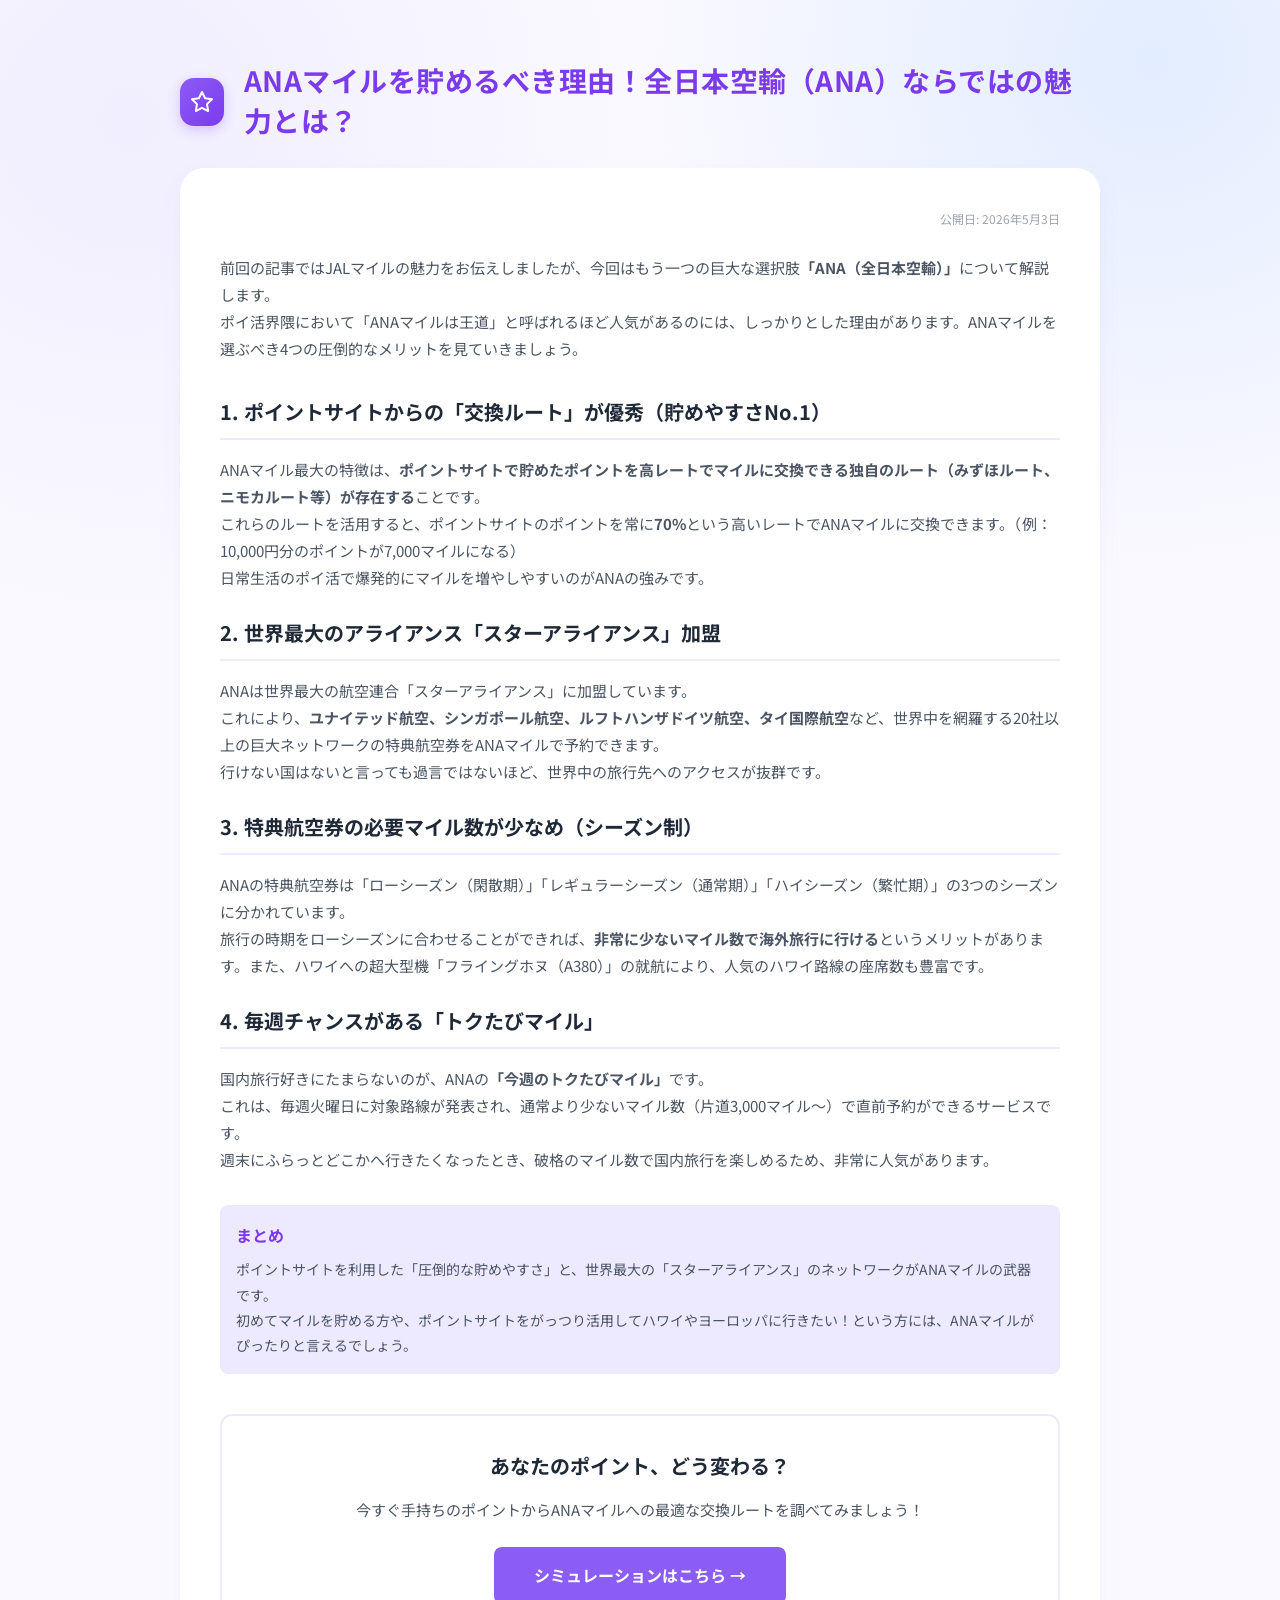
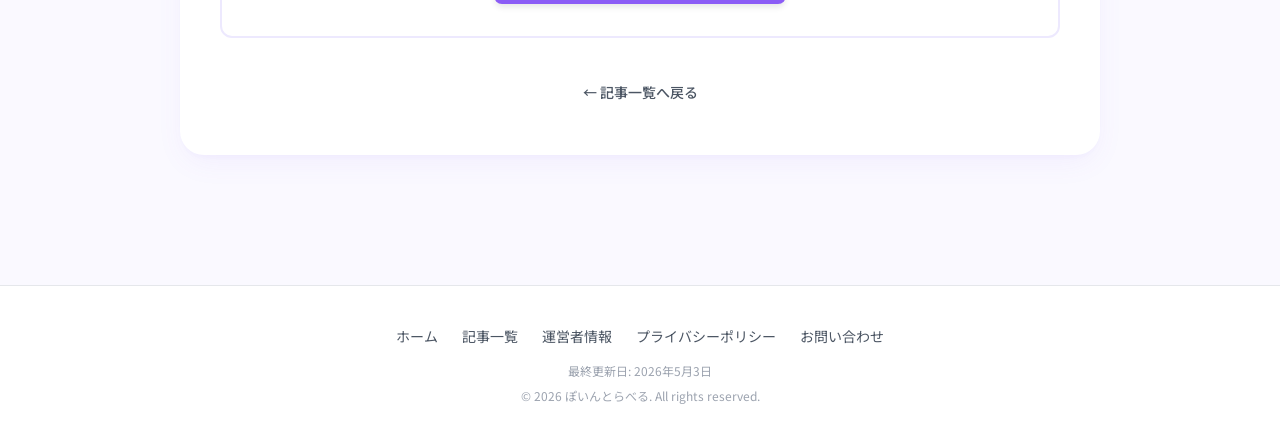
==== article-ana-charm.html @ a532b4cb "Add articles about why to use miles, JAL charm, and ANA charm, plus simulation links" ====
<!DOCTYPE html>
<html lang="ja">
<head>
    <meta charset="UTF-8">
    <meta name="viewport" content="width=device-width, initial-scale=1.0">
    <title>ANAマイルを貯めるべき理由！全日本空輸（ANA）ならではの魅力とは？ | ぽいんとらべる</title>
    <link rel="preconnect" href="https://fonts.googleapis.com">
    <link rel="preconnect" href="https://fonts.gstatic.com" crossorigin>
    <link href="https://fonts.googleapis.com/css2?family=Noto+Sans+JP:wght@400;500;700&display=swap" rel="stylesheet">
    <link rel="stylesheet" href="styles.css">
    <script async src="https://pagead2.googlesyndication.com/pagead/js/adsbygoogle.js?client=ca-pub-1429348571585676" crossorigin="anonymous"></script>
</head>
<body>
    <div class="background-effect"></div>
    <div class="container">
        <!-- Header Section -->
        <header class="page-header" style="margin-bottom: 24px;">
            <div class="header-icon">
                <svg width="24" height="24" viewBox="0 0 24 24" fill="none" class="chart-icon">
                    <path d="M12 2L15.09 8.26L22 9.27L17 14.14L18.18 21.02L12 17.77L5.82 21.02L7 14.14L2 9.27L8.91 8.26L12 2Z" stroke="white" stroke-width="2" stroke-linecap="round" stroke-linejoin="round"/>
                </svg>
            </div>
            <div class="header-text">
                <h1>ANAマイルを貯めるべき理由！全日本空輸（ANA）ならではの魅力とは？</h1>
            </div>
        </header>

        <div class="card content-card" style="line-height: 1.8;">
            <p style="color: var(--text-tertiary); font-size: 12px; margin-bottom: 24px; text-align: right;">公開日: 2026年5月3日</p>
            
            <p style="color: var(--text-secondary); font-size: 15px; margin-bottom: 32px;">
                前回の記事ではJALマイルの魅力をお伝えしましたが、今回はもう一つの巨大な選択肢<strong>「ANA（全日本空輸）」</strong>について解説します。<br>
                ポイ活界隈において「ANAマイルは王道」と呼ばれるほど人気があるのには、しっかりとした理由があります。ANAマイルを選ぶべき4つの圧倒的なメリットを見ていきましょう。
            </p>

            <h2 style="font-size: 20px; font-weight: 700; margin-bottom: 16px; color: var(--text-primary); border-bottom: 2px solid var(--primary-light); padding-bottom: 8px;">1. ポイントサイトからの「交換ルート」が優秀（貯めやすさNo.1）</h2>
            <p style="color: var(--text-secondary); font-size: 15px; margin-bottom: 24px;">
                ANAマイル最大の特徴は、<strong>ポイントサイトで貯めたポイントを高レートでマイルに交換できる独自のルート（みずほルート、ニモカルート等）が存在する</strong>ことです。<br>
                これらのルートを活用すると、ポイントサイトのポイントを常に<strong>70%</strong>という高いレートでANAマイルに交換できます。（例：10,000円分のポイントが7,000マイルになる）<br>
                日常生活のポイ活で爆発的にマイルを増やしやすいのがANAの強みです。
            </p>

            <h2 style="font-size: 20px; font-weight: 700; margin-bottom: 16px; color: var(--text-primary); border-bottom: 2px solid var(--primary-light); padding-bottom: 8px;">2. 世界最大のアライアンス「スターアライアンス」加盟</h2>
            <p style="color: var(--text-secondary); font-size: 15px; margin-bottom: 24px;">
                ANAは世界最大の航空連合「スターアライアンス」に加盟しています。<br>
                これにより、<strong>ユナイテッド航空、シンガポール航空、ルフトハンザドイツ航空、タイ国際航空</strong>など、世界中を網羅する20社以上の巨大ネットワークの特典航空券をANAマイルで予約できます。<br>
                行けない国はないと言っても過言ではないほど、世界中の旅行先へのアクセスが抜群です。
            </p>

            <h2 style="font-size: 20px; font-weight: 700; margin-bottom: 16px; color: var(--text-primary); border-bottom: 2px solid var(--primary-light); padding-bottom: 8px;">3. 特典航空券の必要マイル数が少なめ（シーズン制）</h2>
            <p style="color: var(--text-secondary); font-size: 15px; margin-bottom: 24px;">
                ANAの特典航空券は「ローシーズン（閑散期）」「レギュラーシーズン（通常期）」「ハイシーズン（繁忙期）」の3つのシーズンに分かれています。<br>
                旅行の時期をローシーズンに合わせることができれば、<strong>非常に少ないマイル数で海外旅行に行ける</strong>というメリットがあります。また、ハワイへの超大型機「フライングホヌ（A380）」の就航により、人気のハワイ路線の座席数も豊富です。
            </p>

            <h2 style="font-size: 20px; font-weight: 700; margin-bottom: 16px; color: var(--text-primary); border-bottom: 2px solid var(--primary-light); padding-bottom: 8px;">4. 毎週チャンスがある「トクたびマイル」</h2>
            <p style="color: var(--text-secondary); font-size: 15px; margin-bottom: 24px;">
                国内旅行好きにたまらないのが、ANAの<strong>「今週のトクたびマイル」</strong>です。<br>
                これは、毎週火曜日に対象路線が発表され、通常より少ないマイル数（片道3,000マイル〜）で直前予約ができるサービスです。<br>
                週末にふらっとどこかへ行きたくなったとき、破格のマイル数で国内旅行を楽しめるため、非常に人気があります。
            </p>

            <div style="background-color: var(--primary-light); padding: 16px; border-radius: 8px; margin-top: 32px;">
                <p style="font-weight: bold; color: var(--primary-color-dark); margin-bottom: 8px;">まとめ</p>
                <p style="color: var(--text-secondary); font-size: 14px; margin: 0;">
                    ポイントサイトを利用した「圧倒的な貯めやすさ」と、世界最大の「スターアライアンス」のネットワークがANAマイルの武器です。<br>
                    初めてマイルを貯める方や、ポイントサイトをがっつり活用してハワイやヨーロッパに行きたい！という方には、ANAマイルがぴったりと言えるでしょう。
                </p>
            </div>

            <!-- Call to action -->
            <div style="margin-top: 40px; text-align: center; background-color: var(--bg-card); border: 2px solid var(--primary-light); border-radius: 12px; padding: 32px 24px;">
                <h3 style="font-size: 20px; color: var(--text-primary); margin-bottom: 12px; font-weight: 700;">あなたのポイント、どう変わる？</h3>
                <p style="color: var(--text-secondary); font-size: 15px; margin-bottom: 24px;">今すぐ手持ちのポイントからANAマイルへの最適な交換ルートを調べてみましょう！</p>
                <a href="index.html" style="display: inline-block; padding: 14px 40px; background-color: var(--primary-color); color: white; border-radius: 8px; text-decoration: none; font-weight: 700; font-size: 16px; box-shadow: 0 4px 6px -1px rgba(0, 0, 0, 0.1); transition: opacity 0.2s;">シミュレーションはこちら &rarr;</a>
            </div>

            <div style="margin-top: 32px; text-align: center;">
                <a href="articles.html" style="display: inline-block; padding: 10px 20px; background-color: transparent; color: var(--text-secondary); text-decoration: none; font-size: 14px; font-weight: 500;">&larr; 記事一覧へ戻る</a>
            </div>
        </div>
    </div>

    <!-- Site Footer -->
    <footer style="text-align: center; padding: 40px 20px; background-color: var(--bg-card); border-top: 1px solid #e5e7eb; margin-top: 40px;">
        <div style="display: flex; justify-content: center; gap: 24px; margin-bottom: 16px; flex-wrap: wrap;">
            <a href="index.html" style="color: var(--text-secondary); text-decoration: none; font-size: 14px;">ホーム</a>
            <a href="articles.html" style="color: var(--text-secondary); text-decoration: none; font-size: 14px;">記事一覧</a>
            <a href="profile.html" style="color: var(--text-secondary); text-decoration: none; font-size: 14px;">運営者情報</a>
            <a href="privacy.html" style="color: var(--text-secondary); text-decoration: none; font-size: 14px;">プライバシーポリシー</a>
            <a href="contact.html" style="color: var(--text-secondary); text-decoration: none; font-size: 14px;">お問い合わせ</a>
        </div>
        <p style="color: var(--text-tertiary); font-size: 12px; margin-bottom: 8px;">最終更新日: 2026年5月3日</p>
        <p style="color: var(--text-tertiary); font-size: 12px;">&copy; 2026 ぽいんとらべる. All rights reserved.</p>
    </footer>
</body>
</html>
---- styles.css ----
/* CSS Variables for unifying colors and theming */
:root {
    --primary-color: #8b5cf6;
    /* Vibrant Purple */
    --primary-color-dark: #7c3aed;
    --primary-light: #ede9fe;

    --departure-color: #a855f7;
    /* Purple border for Departure */
    --arrival-color: #06b6d4;
    /* Cyan border for Arrival */

    --text-primary: #1f2937;
    --text-secondary: #4b5563;
    --text-tertiary: #9ca3af;

    --bg-page: #faf9ff;
    /* Soft pastel background */
    --bg-card: #ffffff;

    --shadow-sm: 0 4px 6px -1px rgba(0, 0, 0, 0.05);
    --shadow-md: 0 10px 30px -5px rgba(139, 92, 246, 0.08), 0 4px 6px -2px rgba(139, 92, 246, 0.04);
}

* {
    box-sizing: border-box;
    margin: 0;
    padding: 0;
}

body {
    font-family: 'Noto Sans JP', sans-serif;
    background-color: var(--bg-page);
    color: var(--text-primary);
    -webkit-font-smoothing: antialiased;
    position: relative;
    min-height: 100vh;
}

/* Background gradient blobs to make it premium */
.background-effect {
    position: absolute;
    top: 0;
    left: 0;
    width: 100%;
    height: 600px;
    background: radial-gradient(circle at 10% 20%, rgba(237, 233, 254, 0.7) 0%, transparent 40%),
        radial-gradient(circle at 90% 10%, rgba(191, 219, 254, 0.4) 0%, transparent 40%);
    pointer-events: none;
    z-index: -1;
}

.container {
    max-width: 960px;
    margin: 0 auto;
    padding: 60px 20px;
}

/* Header Section */
.page-header {
    display: flex;
    align-items: center;
    gap: 20px;
    margin-bottom: 40px;
}

.header-icon {
    width: 48px;
    height: 48px;
    background: linear-gradient(135deg, var(--primary-color), var(--primary-color-dark));
    border-radius: 14px;
    display: flex;
    align-items: center;
    justify-content: center;
    box-shadow: 0 4px 12px rgba(139, 92, 246, 0.3);
}

.header-text h1 {
    font-size: 28px;
    font-weight: 700;
    color: var(--primary-color-dark);
    margin-bottom: 4px;
    letter-spacing: 0.5px;
}

.header-text p {
    font-size: 14px;
    color: var(--text-secondary);
}

/* Base Card Styling */
.card {
    background-color: var(--bg-card);
    border-radius: 24px;
    padding: 40px;
    box-shadow: var(--shadow-md);
    margin-bottom: 30px;
    transition: transform 0.3s cubic-bezier(0.4, 0, 0.2, 1), box-shadow 0.3s cubic-bezier(0.4, 0, 0.2, 1);
    animation: slideUpFade 0.6s cubic-bezier(0.16, 1, 0.3, 1) both;
}

.card:nth-child(2) {
    animation-delay: 0.1s;
}

.card:nth-child(3) {
    animation-delay: 0.2s;
}

.card:hover {
    transform: translateY(-4px);
    box-shadow: 0 20px 40px -5px rgba(139, 92, 246, 0.12), 0 8px 10px -2px rgba(139, 92, 246, 0.08);
}

@keyframes slideUpFade {
    0% {
        opacity: 0;
        transform: translateY(20px);
    }

    100% {
        opacity: 1;
        transform: translateY(0);
    }
}

/* Input Card */
.input-card .card-header {
    display: flex;
    align-items: center;
    gap: 12px;
    margin-bottom: 24px;
}

.icon-square {
    width: 32px;
    height: 32px;
    background: linear-gradient(135deg, var(--primary-color), #a855f7);
    border-radius: 8px;
    display: flex;
    align-items: center;
    justify-content: center;
}

.input-card h2 {
    font-size: 20px;
    font-weight: 700;
    color: var(--text-primary);
}

.input-row {
    display: flex;
    gap: 24px;
}

.input-group {
    flex: 1;
    display: flex;
    flex-direction: column;
    gap: 8px;
}

.input-group label {
    font-size: 14px;
    font-weight: 500;
    color: var(--text-secondary);
}

.input-group .optional {
    font-size: 12px;
    color: var(--text-tertiary);
    font-weight: 400;
    margin-left: 4px;
}

/* Select Styling */
.select-wrapper {
    position: relative;
    width: 100%;
    border-radius: 8px;
    background-color: #fafafa;
    transition: all 0.2s ease;
}

.select-wrapper select {
    width: 100%;
    appearance: none;
    background: transparent;
    border: 1px solid #e5e7eb;
    border-radius: 8px;
    padding: 16px 20px;
    font-size: 16px;
    font-family: inherit;
    color: var(--text-primary);
    cursor: pointer;
    outline: none;
    transition: all 0.2s ease;
}

.select-wrapper .chevron {
    position: absolute;
    right: 16px;
    top: 50%;
    transform: translateY(-50%);
    color: var(--text-tertiary);
    pointer-events: none;
}

/* Contextual Borders for Selects */
.departure-select {
    margin-bottom: 12px;
}

.departure-select:last-child {
    margin-bottom: 0;
}

.departure-select select {
    border-color: rgba(168, 85, 247, 0.4);
    background-color: rgba(168, 85, 247, 0.02);
}

.departure-select select:hover,
.departure-select select:focus {
    border-color: var(--departure-color);
    box-shadow: 0 0 0 3px rgba(168, 85, 247, 0.1);
}

.arrival-select select {
    border-color: rgba(6, 182, 212, 0.4);
    background-color: rgba(6, 182, 212, 0.02);
}

.arrival-select select:hover,
.arrival-select select:focus {
    border-color: var(--arrival-color);
    box-shadow: 0 0 0 3px rgba(6, 182, 212, 0.1);
}

/* Empty State Card */
.empty-state-card {
    display: flex;
    flex-direction: column;
    align-items: center;
    justify-content: center;
    padding: 60px 40px;
    text-align: center;
}

.icon-circle-large {
    width: 80px;
    height: 80px;
    background-color: var(--primary-light);
    color: var(--primary-color);
    border-radius: 50%;
    display: flex;
    align-items: center;
    justify-content: center;
    margin-bottom: 24px;
}

.empty-state-card h3 {
    font-size: 20px;
    font-weight: 700;
    margin-bottom: 12px;
}

.empty-state-card p {
    font-size: 14px;
    color: var(--text-secondary);
    line-height: 1.6;
    max-width: 500px;
}

/* Responsive */
@media (max-width: 768px) {
    .input-row {
        flex-direction: column;
        gap: 20px;
    }

    .card {
        padding: 24px;
    }

    .page-header {
        flex-direction: column;
        align-items: flex-start;
        gap: 16px;
    }
}

/* Results Card */
.results-card {
    display: none;
    animation: slideUpFade 0.4s cubic-bezier(0.16, 1, 0.3, 1) both;
}

.results-card h2 {
    font-size: 20px;
    font-weight: 700;
    margin-bottom: 24px;
}

.results-container {
    display: grid;
    gap: 16px;
}

.route-card {
    background: #fdfcff;
    border: 1px solid #e5e7eb;
    border-radius: 16px;
    padding: 24px;
    transition: all 0.2s ease;
}

.route-card:hover {
    border-color: rgba(139, 92, 246, 0.3);
    background: white;
    box-shadow: 0 4px 12px rgba(0, 0, 0, 0.03);
}

.route-header {
    display: flex;
    align-items: center;
    gap: 12px;
    margin-bottom: 16px;
    font-weight: 700;
    font-size: 18px;
    color: var(--primary-color-dark);
}

.route-arrow {
    color: var(--text-tertiary);
}

.route-point {
    padding: 6px 12px;
    border-radius: 8px;
    background: var(--primary-light);
    color: var(--primary-color-dark);
}

.route-details {
    display: grid;
    gap: 12px;
}

.route-detail-item {
    display: flex;
    font-size: 14px;
    line-height: 1.5;
}

.route-detail-item .label {
    color: var(--text-secondary);
    font-weight: 500;
    width: 100px;
    flex-shrink: 0;
}

.route-detail-item .value {
    color: var(--text-primary);
}

.route-detail-item.notes {
    margin-top: 8px;
    padding-top: 12px;
    border-top: 1px dashed #e5e7eb;
}

.no-results {
    padding: 24px;
    text-align: center;
    color: var(--text-secondary);
    background: #f9fafb;
    border-radius: 12px;
}

/* Affiliate Ad Placeholder */
.ad-placeholder {
    width: 100%;
    background-color: #f3f4f6;
    border: 2px dashed #d1d5db;
    border-radius: 16px;
    padding: 30px 20px;
    display: flex;
    flex-direction: column;
    align-items: center;
    justify-content: center;
    margin-bottom: 30px;
    color: var(--text-tertiary);
    text-align: center;
    transition: all 0.2s ease;
}

.ad-placeholder:hover {
    background-color: #f9fafb;
    border-color: var(--primary-color);
    color: var(--primary-color-dark);
}

.ad-placeholder p {
    font-size: 14px;
    font-weight: 700;
    margin-bottom: 8px;
}

.ad-placeholder span {
    font-size: 12px;
}
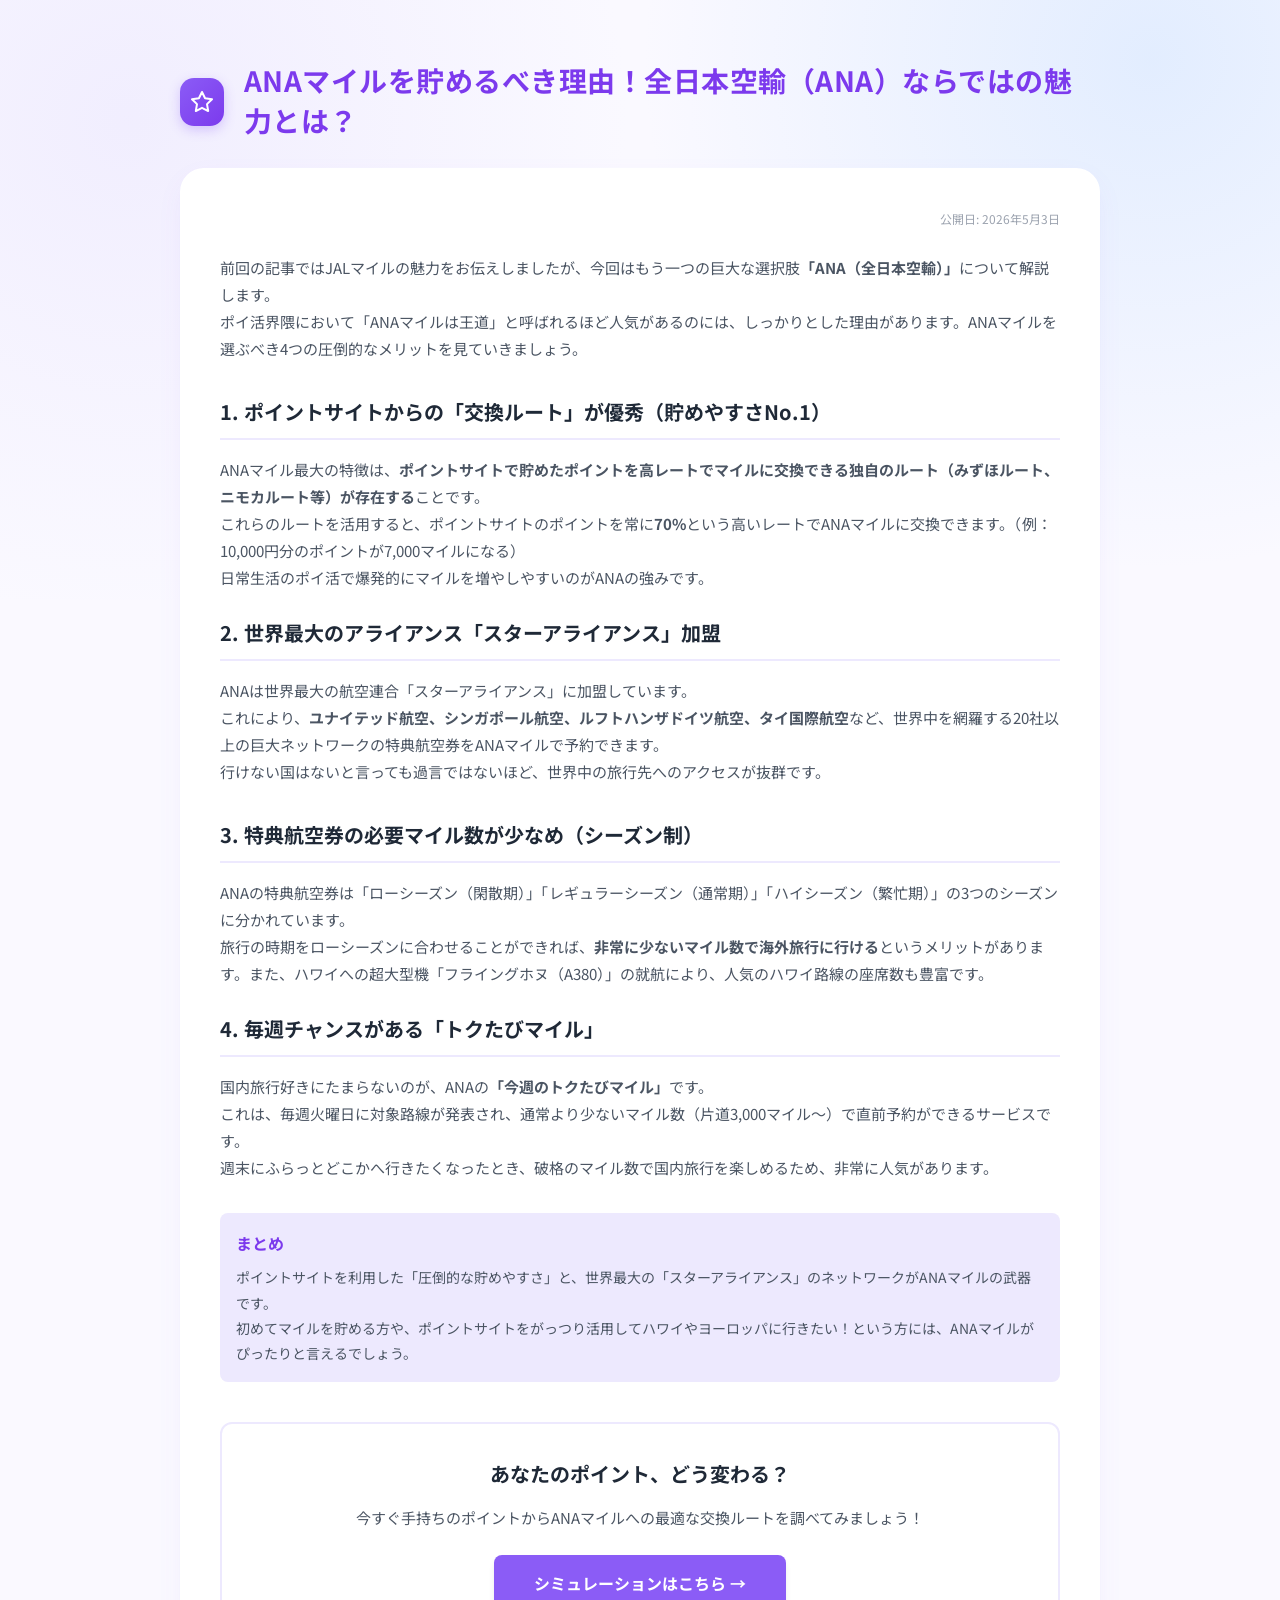
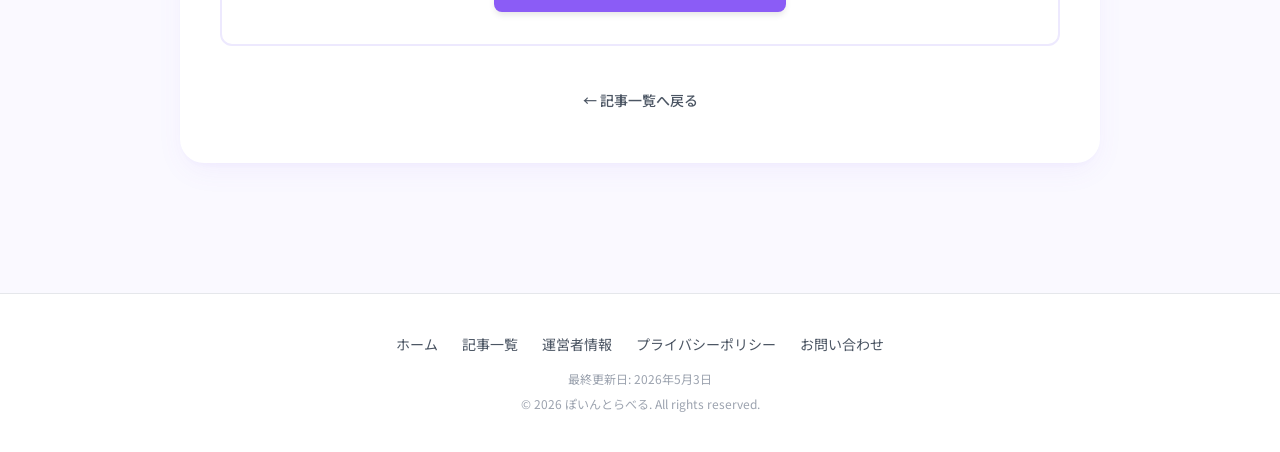
==== commit 7fa8e48f: "Add affiliate banners to articles" ====
--- a/article-ana-charm.html
+++ b/article-ana-charm.html
@@ -47,6 +47,11 @@
                 行けない国はないと言っても過言ではないほど、世界中の旅行先へのアクセスが抜群です。
             </p>
 
+            <!-- Ad Banner -->
+            <div class="ad-banner" style="text-align: center; margin-bottom: 32px;">
+                <script language="javascript" src="//ad.jp.ap.valuecommerce.com/servlet/jsbanner?sid=3768154&pid=892599677"></script><noscript><a href="//ck.jp.ap.valuecommerce.com/servlet/referral?sid=3768154&pid=892599677" rel="nofollow"><img src="//ad.jp.ap.valuecommerce.com/servlet/gifbanner?sid=3768154&pid=892599677" border="0"></a></noscript>
+            </div>
+
             <h2 style="font-size: 20px; font-weight: 700; margin-bottom: 16px; color: var(--text-primary); border-bottom: 2px solid var(--primary-light); padding-bottom: 8px;">3. 特典航空券の必要マイル数が少なめ（シーズン制）</h2>
             <p style="color: var(--text-secondary); font-size: 15px; margin-bottom: 24px;">
                 ANAの特典航空券は「ローシーズン（閑散期）」「レギュラーシーズン（通常期）」「ハイシーズン（繁忙期）」の3つのシーズンに分かれています。<br>
@@ -59,6 +64,11 @@
                 これは、毎週火曜日に対象路線が発表され、通常より少ないマイル数（片道3,000マイル〜）で直前予約ができるサービスです。<br>
                 週末にふらっとどこかへ行きたくなったとき、破格のマイル数で国内旅行を楽しめるため、非常に人気があります。
             </p>
+
+            <!-- Ad Banner -->
+            <div class="ad-banner" style="text-align: center; margin-bottom: 32px;">
+                <script language="javascript" src="//ad.jp.ap.valuecommerce.com/servlet/jsbanner?sid=3768154&pid=892599677"></script><noscript><a href="//ck.jp.ap.valuecommerce.com/servlet/referral?sid=3768154&pid=892599677" rel="nofollow"><img src="//ad.jp.ap.valuecommerce.com/servlet/gifbanner?sid=3768154&pid=892599677" border="0"></a></noscript>
+            </div>
 
             <div style="background-color: var(--primary-light); padding: 16px; border-radius: 8px; margin-top: 32px;">
                 <p style="font-weight: bold; color: var(--primary-color-dark); margin-bottom: 8px;">まとめ</p>
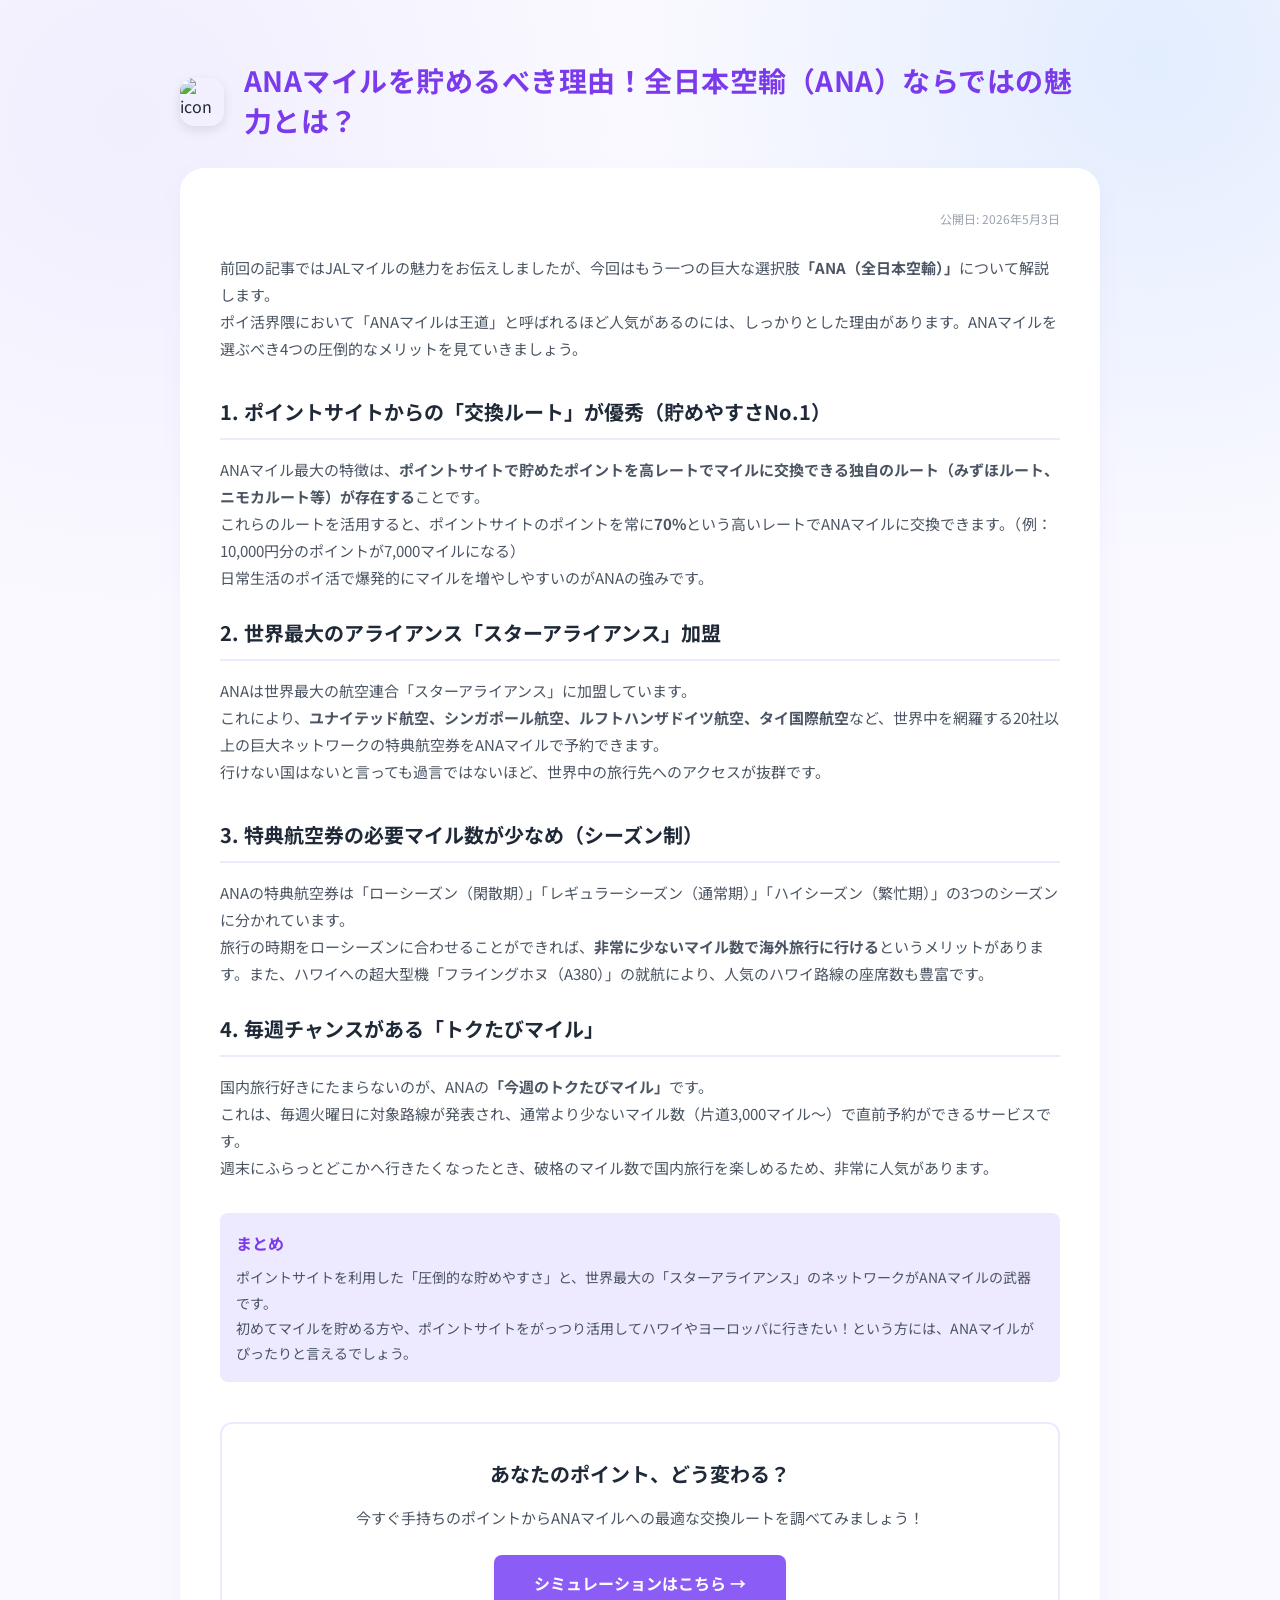
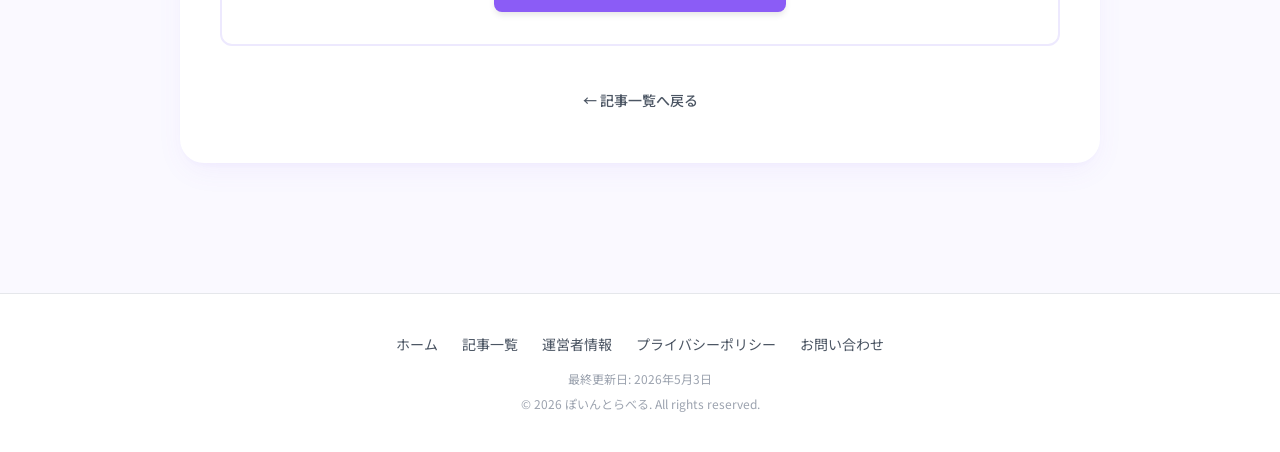
==== commit 96645a0f: "Arutoonoによる更新" ====
--- a/article-ana-charm.html
+++ b/article-ana-charm.html
@@ -1,107 +1,104 @@
-<!DOCTYPE html>
-<html lang="ja">
-<head>
-    <meta charset="UTF-8">
-    <meta name="viewport" content="width=device-width, initial-scale=1.0">
-    <title>ANAマイルを貯めるべき理由！全日本空輸（ANA）ならではの魅力とは？ | ぽいんとらべる</title>
-    <link rel="preconnect" href="https://fonts.googleapis.com">
-    <link rel="preconnect" href="https://fonts.gstatic.com" crossorigin>
-    <link href="https://fonts.googleapis.com/css2?family=Noto+Sans+JP:wght@400;500;700&display=swap" rel="stylesheet">
-    <link rel="stylesheet" href="styles.css">
-    <script async src="https://pagead2.googlesyndication.com/pagead/js/adsbygoogle.js?client=ca-pub-1429348571585676" crossorigin="anonymous"></script>
-</head>
-<body>
-    <div class="background-effect"></div>
-    <div class="container">
-        <!-- Header Section -->
-        <header class="page-header" style="margin-bottom: 24px;">
-            <div class="header-icon">
-                <svg width="24" height="24" viewBox="0 0 24 24" fill="none" class="chart-icon">
-                    <path d="M12 2L15.09 8.26L22 9.27L17 14.14L18.18 21.02L12 17.77L5.82 21.02L7 14.14L2 9.27L8.91 8.26L12 2Z" stroke="white" stroke-width="2" stroke-linecap="round" stroke-linejoin="round"/>
-                </svg>
-            </div>
-            <div class="header-text">
-                <h1>ANAマイルを貯めるべき理由！全日本空輸（ANA）ならではの魅力とは？</h1>
-            </div>
-        </header>
-
-        <div class="card content-card" style="line-height: 1.8;">
-            <p style="color: var(--text-tertiary); font-size: 12px; margin-bottom: 24px; text-align: right;">公開日: 2026年5月3日</p>
-            
-            <p style="color: var(--text-secondary); font-size: 15px; margin-bottom: 32px;">
-                前回の記事ではJALマイルの魅力をお伝えしましたが、今回はもう一つの巨大な選択肢<strong>「ANA（全日本空輸）」</strong>について解説します。<br>
-                ポイ活界隈において「ANAマイルは王道」と呼ばれるほど人気があるのには、しっかりとした理由があります。ANAマイルを選ぶべき4つの圧倒的なメリットを見ていきましょう。
-            </p>
-
-            <h2 style="font-size: 20px; font-weight: 700; margin-bottom: 16px; color: var(--text-primary); border-bottom: 2px solid var(--primary-light); padding-bottom: 8px;">1. ポイントサイトからの「交換ルート」が優秀（貯めやすさNo.1）</h2>
-            <p style="color: var(--text-secondary); font-size: 15px; margin-bottom: 24px;">
-                ANAマイル最大の特徴は、<strong>ポイントサイトで貯めたポイントを高レートでマイルに交換できる独自のルート（みずほルート、ニモカルート等）が存在する</strong>ことです。<br>
-                これらのルートを活用すると、ポイントサイトのポイントを常に<strong>70%</strong>という高いレートでANAマイルに交換できます。（例：10,000円分のポイントが7,000マイルになる）<br>
-                日常生活のポイ活で爆発的にマイルを増やしやすいのがANAの強みです。
-            </p>
-
-            <h2 style="font-size: 20px; font-weight: 700; margin-bottom: 16px; color: var(--text-primary); border-bottom: 2px solid var(--primary-light); padding-bottom: 8px;">2. 世界最大のアライアンス「スターアライアンス」加盟</h2>
-            <p style="color: var(--text-secondary); font-size: 15px; margin-bottom: 24px;">
-                ANAは世界最大の航空連合「スターアライアンス」に加盟しています。<br>
-                これにより、<strong>ユナイテッド航空、シンガポール航空、ルフトハンザドイツ航空、タイ国際航空</strong>など、世界中を網羅する20社以上の巨大ネットワークの特典航空券をANAマイルで予約できます。<br>
-                行けない国はないと言っても過言ではないほど、世界中の旅行先へのアクセスが抜群です。
-            </p>
-
-            <!-- Ad Banner -->
-            <div class="ad-banner" style="text-align: center; margin-bottom: 32px;">
-                <script language="javascript" src="//ad.jp.ap.valuecommerce.com/servlet/jsbanner?sid=3768154&pid=892599677"></script><noscript><a href="//ck.jp.ap.valuecommerce.com/servlet/referral?sid=3768154&pid=892599677" rel="nofollow"><img src="//ad.jp.ap.valuecommerce.com/servlet/gifbanner?sid=3768154&pid=892599677" border="0"></a></noscript>
-            </div>
-
-            <h2 style="font-size: 20px; font-weight: 700; margin-bottom: 16px; color: var(--text-primary); border-bottom: 2px solid var(--primary-light); padding-bottom: 8px;">3. 特典航空券の必要マイル数が少なめ（シーズン制）</h2>
-            <p style="color: var(--text-secondary); font-size: 15px; margin-bottom: 24px;">
-                ANAの特典航空券は「ローシーズン（閑散期）」「レギュラーシーズン（通常期）」「ハイシーズン（繁忙期）」の3つのシーズンに分かれています。<br>
-                旅行の時期をローシーズンに合わせることができれば、<strong>非常に少ないマイル数で海外旅行に行ける</strong>というメリットがあります。また、ハワイへの超大型機「フライングホヌ（A380）」の就航により、人気のハワイ路線の座席数も豊富です。
-            </p>
-
-            <h2 style="font-size: 20px; font-weight: 700; margin-bottom: 16px; color: var(--text-primary); border-bottom: 2px solid var(--primary-light); padding-bottom: 8px;">4. 毎週チャンスがある「トクたびマイル」</h2>
-            <p style="color: var(--text-secondary); font-size: 15px; margin-bottom: 24px;">
-                国内旅行好きにたまらないのが、ANAの<strong>「今週のトクたびマイル」</strong>です。<br>
-                これは、毎週火曜日に対象路線が発表され、通常より少ないマイル数（片道3,000マイル〜）で直前予約ができるサービスです。<br>
-                週末にふらっとどこかへ行きたくなったとき、破格のマイル数で国内旅行を楽しめるため、非常に人気があります。
-            </p>
-
-            <!-- Ad Banner -->
-            <div class="ad-banner" style="text-align: center; margin-bottom: 32px;">
-                <script language="javascript" src="//ad.jp.ap.valuecommerce.com/servlet/jsbanner?sid=3768154&pid=892599677"></script><noscript><a href="//ck.jp.ap.valuecommerce.com/servlet/referral?sid=3768154&pid=892599677" rel="nofollow"><img src="//ad.jp.ap.valuecommerce.com/servlet/gifbanner?sid=3768154&pid=892599677" border="0"></a></noscript>
-            </div>
-
-            <div style="background-color: var(--primary-light); padding: 16px; border-radius: 8px; margin-top: 32px;">
-                <p style="font-weight: bold; color: var(--primary-color-dark); margin-bottom: 8px;">まとめ</p>
-                <p style="color: var(--text-secondary); font-size: 14px; margin: 0;">
-                    ポイントサイトを利用した「圧倒的な貯めやすさ」と、世界最大の「スターアライアンス」のネットワークがANAマイルの武器です。<br>
-                    初めてマイルを貯める方や、ポイントサイトをがっつり活用してハワイやヨーロッパに行きたい！という方には、ANAマイルがぴったりと言えるでしょう。
-                </p>
-            </div>
-
-            <!-- Call to action -->
-            <div style="margin-top: 40px; text-align: center; background-color: var(--bg-card); border: 2px solid var(--primary-light); border-radius: 12px; padding: 32px 24px;">
-                <h3 style="font-size: 20px; color: var(--text-primary); margin-bottom: 12px; font-weight: 700;">あなたのポイント、どう変わる？</h3>
-                <p style="color: var(--text-secondary); font-size: 15px; margin-bottom: 24px;">今すぐ手持ちのポイントからANAマイルへの最適な交換ルートを調べてみましょう！</p>
-                <a href="index.html" style="display: inline-block; padding: 14px 40px; background-color: var(--primary-color); color: white; border-radius: 8px; text-decoration: none; font-weight: 700; font-size: 16px; box-shadow: 0 4px 6px -1px rgba(0, 0, 0, 0.1); transition: opacity 0.2s;">シミュレーションはこちら &rarr;</a>
-            </div>
-
-            <div style="margin-top: 32px; text-align: center;">
-                <a href="articles.html" style="display: inline-block; padding: 10px 20px; background-color: transparent; color: var(--text-secondary); text-decoration: none; font-size: 14px; font-weight: 500;">&larr; 記事一覧へ戻る</a>
-            </div>
-        </div>
-    </div>
-
-    <!-- Site Footer -->
-    <footer style="text-align: center; padding: 40px 20px; background-color: var(--bg-card); border-top: 1px solid #e5e7eb; margin-top: 40px;">
-        <div style="display: flex; justify-content: center; gap: 24px; margin-bottom: 16px; flex-wrap: wrap;">
-            <a href="index.html" style="color: var(--text-secondary); text-decoration: none; font-size: 14px;">ホーム</a>
-            <a href="articles.html" style="color: var(--text-secondary); text-decoration: none; font-size: 14px;">記事一覧</a>
-            <a href="profile.html" style="color: var(--text-secondary); text-decoration: none; font-size: 14px;">運営者情報</a>
-            <a href="privacy.html" style="color: var(--text-secondary); text-decoration: none; font-size: 14px;">プライバシーポリシー</a>
-            <a href="contact.html" style="color: var(--text-secondary); text-decoration: none; font-size: 14px;">お問い合わせ</a>
-        </div>
-        <p style="color: var(--text-tertiary); font-size: 12px; margin-bottom: 8px;">最終更新日: 2026年5月3日</p>
-        <p style="color: var(--text-tertiary); font-size: 12px;">&copy; 2026 ぽいんとらべる. All rights reserved.</p>
-    </footer>
-</body>
-</html>
+<!DOCTYPE html>
+<html lang="ja">
+<head>
+    <meta charset="UTF-8">
+    <meta name="viewport" content="width=device-width, initial-scale=1.0">
+    <title>ANAマイルを貯めるべき理由！全日本空輸（ANA）ならではの魅力とは？ | ぽいんとらべる</title>
+    <link rel="preconnect" href="https://fonts.googleapis.com">
+    <link rel="preconnect" href="https://fonts.gstatic.com" crossorigin>
+    <link href="https://fonts.googleapis.com/css2?family=Noto+Sans+JP:wght@400;500;700&display=swap" rel="stylesheet">
+    <link rel="stylesheet" href="styles.css">
+    <script async src="https://pagead2.googlesyndication.com/pagead/js/adsbygoogle.js?client=ca-pub-1429348571585676" crossorigin="anonymous"></script>
+    <link rel="icon" href="Banner_Icon/Big_Pointravel_Icon.png" type="image/png">
+</head>
+<body>
+    <div class="background-effect"></div>
+    <div class="container">
+        <!-- Header Section -->
+        <header class="page-header" style="margin-bottom: 24px;">
+            <img src="Banner_Icon/Big_Pointravel_Icon.png" alt="icon" style="width: 48px; height: 48px; border-radius: 14px; box-shadow: 0 4px 12px rgba(0,0,0,0.1); object-fit: cover;">
+            <div class="header-text">
+                <h1>ANAマイルを貯めるべき理由！全日本空輸（ANA）ならではの魅力とは？</h1>
+            </div>
+        </header>
+
+        <div class="card content-card" style="line-height: 1.8;">
+            <p style="color: var(--text-tertiary); font-size: 12px; margin-bottom: 24px; text-align: right;">公開日: 2026年5月3日</p>
+            
+            <p style="color: var(--text-secondary); font-size: 15px; margin-bottom: 32px;">
+                前回の記事ではJALマイルの魅力をお伝えしましたが、今回はもう一つの巨大な選択肢<strong>「ANA（全日本空輸）」</strong>について解説します。<br>
+                ポイ活界隈において「ANAマイルは王道」と呼ばれるほど人気があるのには、しっかりとした理由があります。ANAマイルを選ぶべき4つの圧倒的なメリットを見ていきましょう。
+            </p>
+
+            <h2 style="font-size: 20px; font-weight: 700; margin-bottom: 16px; color: var(--text-primary); border-bottom: 2px solid var(--primary-light); padding-bottom: 8px;">1. ポイントサイトからの「交換ルート」が優秀（貯めやすさNo.1）</h2>
+            <p style="color: var(--text-secondary); font-size: 15px; margin-bottom: 24px;">
+                ANAマイル最大の特徴は、<strong>ポイントサイトで貯めたポイントを高レートでマイルに交換できる独自のルート（みずほルート、ニモカルート等）が存在する</strong>ことです。<br>
+                これらのルートを活用すると、ポイントサイトのポイントを常に<strong>70%</strong>という高いレートでANAマイルに交換できます。（例：10,000円分のポイントが7,000マイルになる）<br>
+                日常生活のポイ活で爆発的にマイルを増やしやすいのがANAの強みです。
+            </p>
+
+            <h2 style="font-size: 20px; font-weight: 700; margin-bottom: 16px; color: var(--text-primary); border-bottom: 2px solid var(--primary-light); padding-bottom: 8px;">2. 世界最大のアライアンス「スターアライアンス」加盟</h2>
+            <p style="color: var(--text-secondary); font-size: 15px; margin-bottom: 24px;">
+                ANAは世界最大の航空連合「スターアライアンス」に加盟しています。<br>
+                これにより、<strong>ユナイテッド航空、シンガポール航空、ルフトハンザドイツ航空、タイ国際航空</strong>など、世界中を網羅する20社以上の巨大ネットワークの特典航空券をANAマイルで予約できます。<br>
+                行けない国はないと言っても過言ではないほど、世界中の旅行先へのアクセスが抜群です。
+            </p>
+
+            <!-- Ad Banner -->
+            <div class="ad-banner" style="text-align: center; margin-bottom: 32px;">
+                <script language="javascript" src="//ad.jp.ap.valuecommerce.com/servlet/jsbanner?sid=3768154&pid=892599677"></script><noscript><a href="//ck.jp.ap.valuecommerce.com/servlet/referral?sid=3768154&pid=892599677" rel="nofollow"><img src="//ad.jp.ap.valuecommerce.com/servlet/gifbanner?sid=3768154&pid=892599677" border="0"></a></noscript>
+            </div>
+
+            <h2 style="font-size: 20px; font-weight: 700; margin-bottom: 16px; color: var(--text-primary); border-bottom: 2px solid var(--primary-light); padding-bottom: 8px;">3. 特典航空券の必要マイル数が少なめ（シーズン制）</h2>
+            <p style="color: var(--text-secondary); font-size: 15px; margin-bottom: 24px;">
+                ANAの特典航空券は「ローシーズン（閑散期）」「レギュラーシーズン（通常期）」「ハイシーズン（繁忙期）」の3つのシーズンに分かれています。<br>
+                旅行の時期をローシーズンに合わせることができれば、<strong>非常に少ないマイル数で海外旅行に行ける</strong>というメリットがあります。また、ハワイへの超大型機「フライングホヌ（A380）」の就航により、人気のハワイ路線の座席数も豊富です。
+            </p>
+
+            <h2 style="font-size: 20px; font-weight: 700; margin-bottom: 16px; color: var(--text-primary); border-bottom: 2px solid var(--primary-light); padding-bottom: 8px;">4. 毎週チャンスがある「トクたびマイル」</h2>
+            <p style="color: var(--text-secondary); font-size: 15px; margin-bottom: 24px;">
+                国内旅行好きにたまらないのが、ANAの<strong>「今週のトクたびマイル」</strong>です。<br>
+                これは、毎週火曜日に対象路線が発表され、通常より少ないマイル数（片道3,000マイル〜）で直前予約ができるサービスです。<br>
+                週末にふらっとどこかへ行きたくなったとき、破格のマイル数で国内旅行を楽しめるため、非常に人気があります。
+            </p>
+
+            <!-- Ad Banner -->
+            <div class="ad-banner" style="text-align: center; margin-bottom: 32px;">
+                <script language="javascript" src="//ad.jp.ap.valuecommerce.com/servlet/jsbanner?sid=3768154&pid=892605795"></script><noscript><a href="//ck.jp.ap.valuecommerce.com/servlet/referral?sid=3768154&pid=892605795" rel="nofollow"><img src="//ad.jp.ap.valuecommerce.com/servlet/gifbanner?sid=3768154&pid=892605795" border="0"></a></noscript>
+            </div>
+
+            <div style="background-color: var(--primary-light); padding: 16px; border-radius: 8px; margin-top: 32px;">
+                <p style="font-weight: bold; color: var(--primary-color-dark); margin-bottom: 8px;">まとめ</p>
+                <p style="color: var(--text-secondary); font-size: 14px; margin: 0;">
+                    ポイントサイトを利用した「圧倒的な貯めやすさ」と、世界最大の「スターアライアンス」のネットワークがANAマイルの武器です。<br>
+                    初めてマイルを貯める方や、ポイントサイトをがっつり活用してハワイやヨーロッパに行きたい！という方には、ANAマイルがぴったりと言えるでしょう。
+                </p>
+            </div>
+
+            <!-- Call to action -->
+            <div style="margin-top: 40px; text-align: center; background-color: var(--bg-card); border: 2px solid var(--primary-light); border-radius: 12px; padding: 32px 24px;">
+                <h3 style="font-size: 20px; color: var(--text-primary); margin-bottom: 12px; font-weight: 700;">あなたのポイント、どう変わる？</h3>
+                <p style="color: var(--text-secondary); font-size: 15px; margin-bottom: 24px;">今すぐ手持ちのポイントからANAマイルへの最適な交換ルートを調べてみましょう！</p>
+                <a href="index.html" style="display: inline-block; padding: 14px 40px; background-color: var(--primary-color); color: white; border-radius: 8px; text-decoration: none; font-weight: 700; font-size: 16px; box-shadow: 0 4px 6px -1px rgba(0, 0, 0, 0.1); transition: opacity 0.2s;">シミュレーションはこちら &rarr;</a>
+            </div>
+
+            <div style="margin-top: 32px; text-align: center;">
+                <a href="articles.html" style="display: inline-block; padding: 10px 20px; background-color: transparent; color: var(--text-secondary); text-decoration: none; font-size: 14px; font-weight: 500;">&larr; 記事一覧へ戻る</a>
+            </div>
+        </div>
+    </div>
+
+    <!-- Site Footer -->
+    <footer style="text-align: center; padding: 40px 20px; background-color: var(--bg-card); border-top: 1px solid #e5e7eb; margin-top: 40px;">
+        <div style="display: flex; justify-content: center; gap: 24px; margin-bottom: 16px; flex-wrap: wrap;">
+            <a href="index.html" style="color: var(--text-secondary); text-decoration: none; font-size: 14px;">ホーム</a>
+            <a href="articles.html" style="color: var(--text-secondary); text-decoration: none; font-size: 14px;">記事一覧</a>
+            <a href="profile.html" style="color: var(--text-secondary); text-decoration: none; font-size: 14px;">運営者情報</a>
+            <a href="privacy.html" style="color: var(--text-secondary); text-decoration: none; font-size: 14px;">プライバシーポリシー</a>
+            <a href="contact.html" style="color: var(--text-secondary); text-decoration: none; font-size: 14px;">お問い合わせ</a>
+        </div>
+        <p style="color: var(--text-tertiary); font-size: 12px; margin-bottom: 8px;">最終更新日: 2026年5月3日</p>
+        <p style="color: var(--text-tertiary); font-size: 12px;">&copy; 2026 ぽいんとらべる. All rights reserved.</p>
+    </footer>
+</body>
+</html>
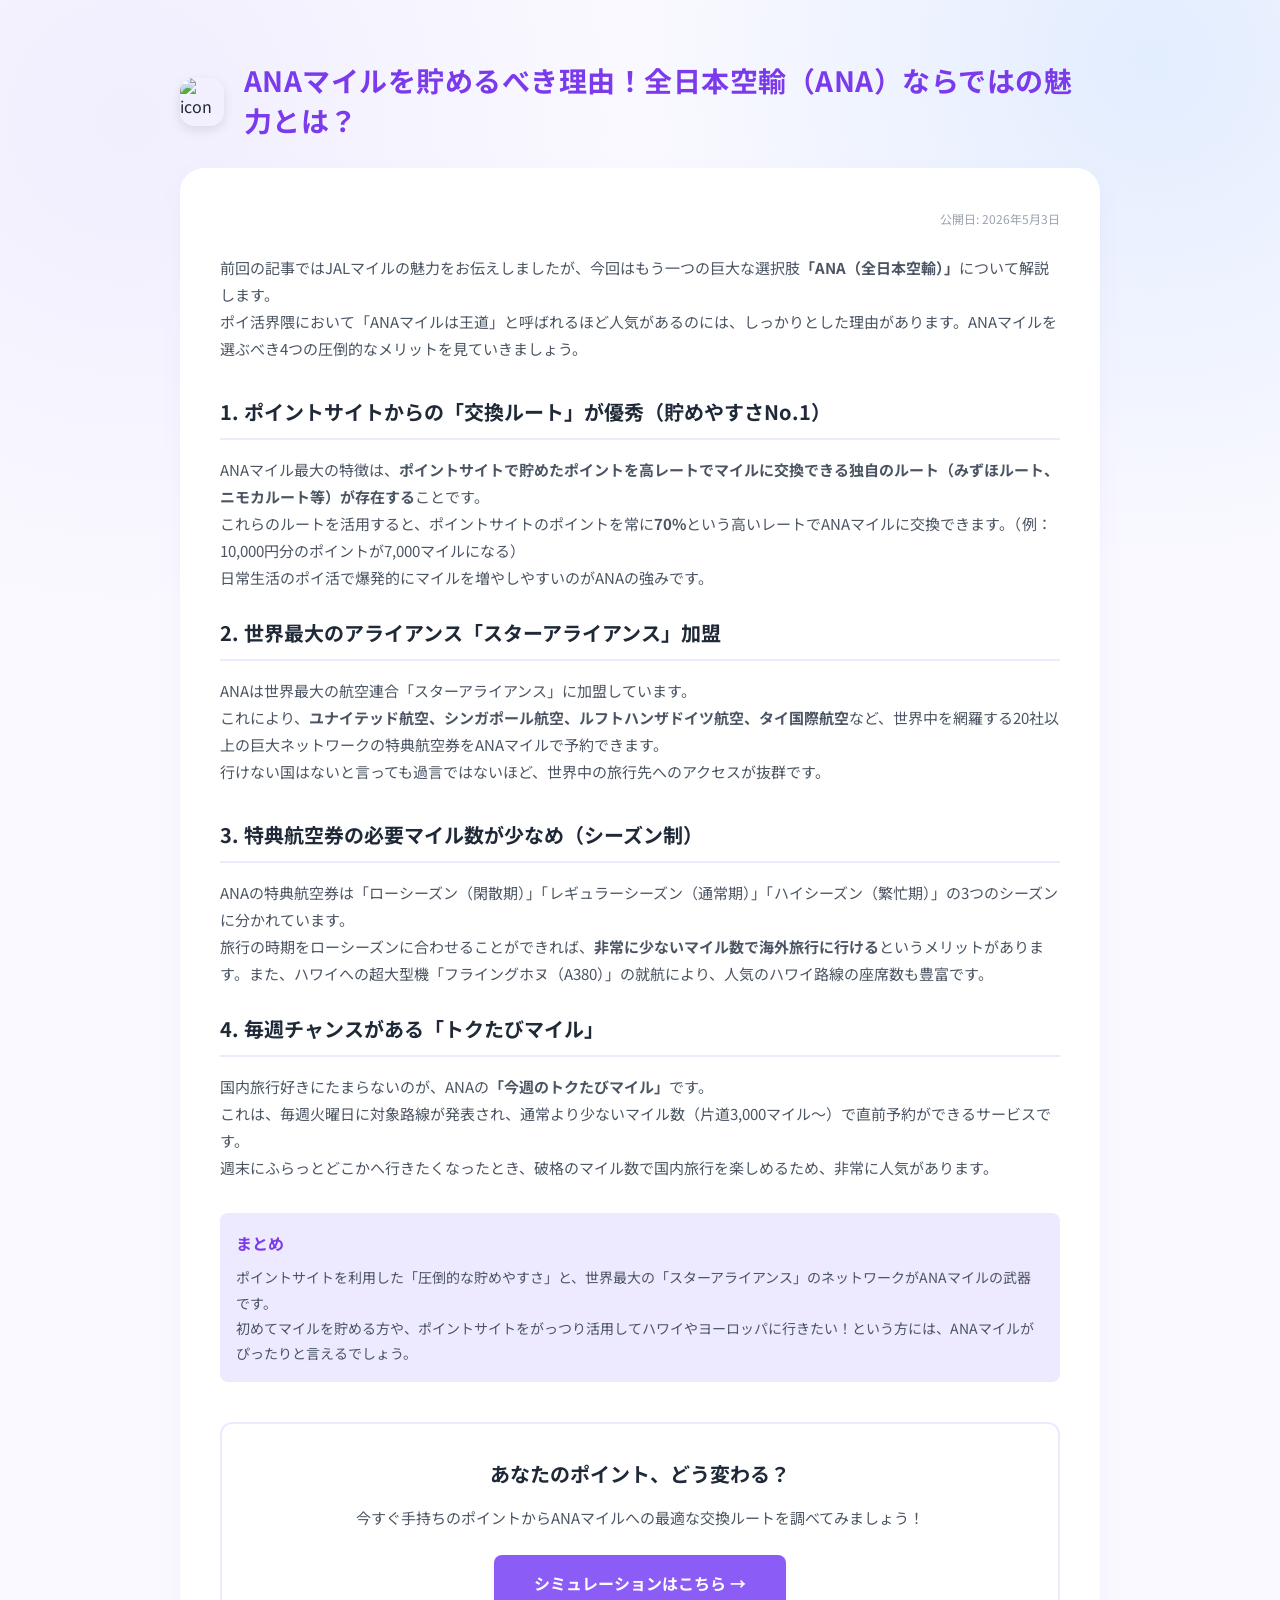
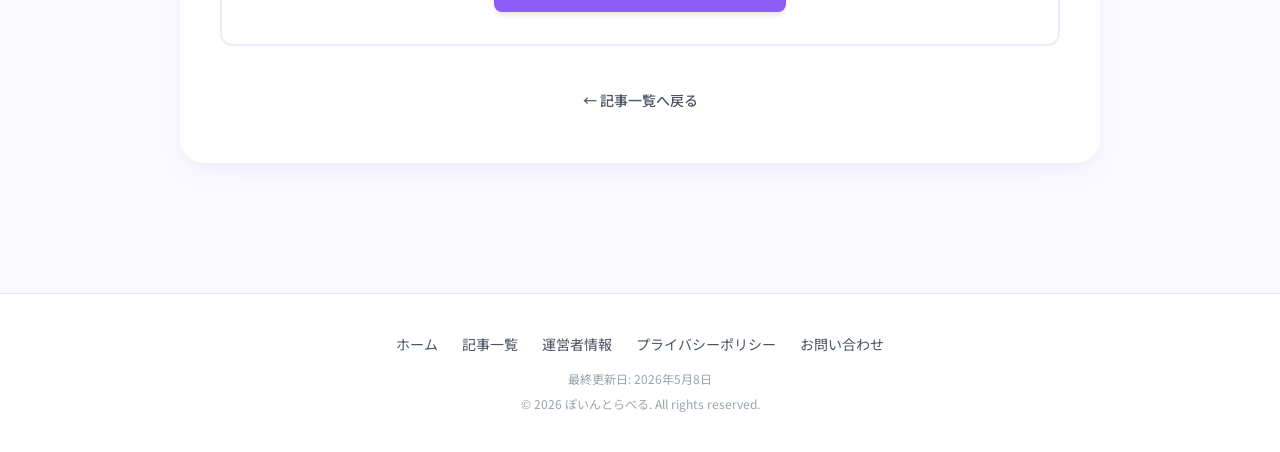
==== commit e62d3a9d: "Add new article on daily mile accumulation and update dates" ====
--- a/article-ana-charm.html
+++ b/article-ana-charm.html
@@ -97,7 +97,7 @@
             <a href="privacy.html" style="color: var(--text-secondary); text-decoration: none; font-size: 14px;">プライバシーポリシー</a>
             <a href="contact.html" style="color: var(--text-secondary); text-decoration: none; font-size: 14px;">お問い合わせ</a>
         </div>
-        <p style="color: var(--text-tertiary); font-size: 12px; margin-bottom: 8px;">最終更新日: 2026年5月3日</p>
+        <p style="color: var(--text-tertiary); font-size: 12px; margin-bottom: 8px;">最終更新日: 2026年5月8日</p>
         <p style="color: var(--text-tertiary); font-size: 12px;">&copy; 2026 ぽいんとらべる. All rights reserved.</p>
     </footer>
 </body>
